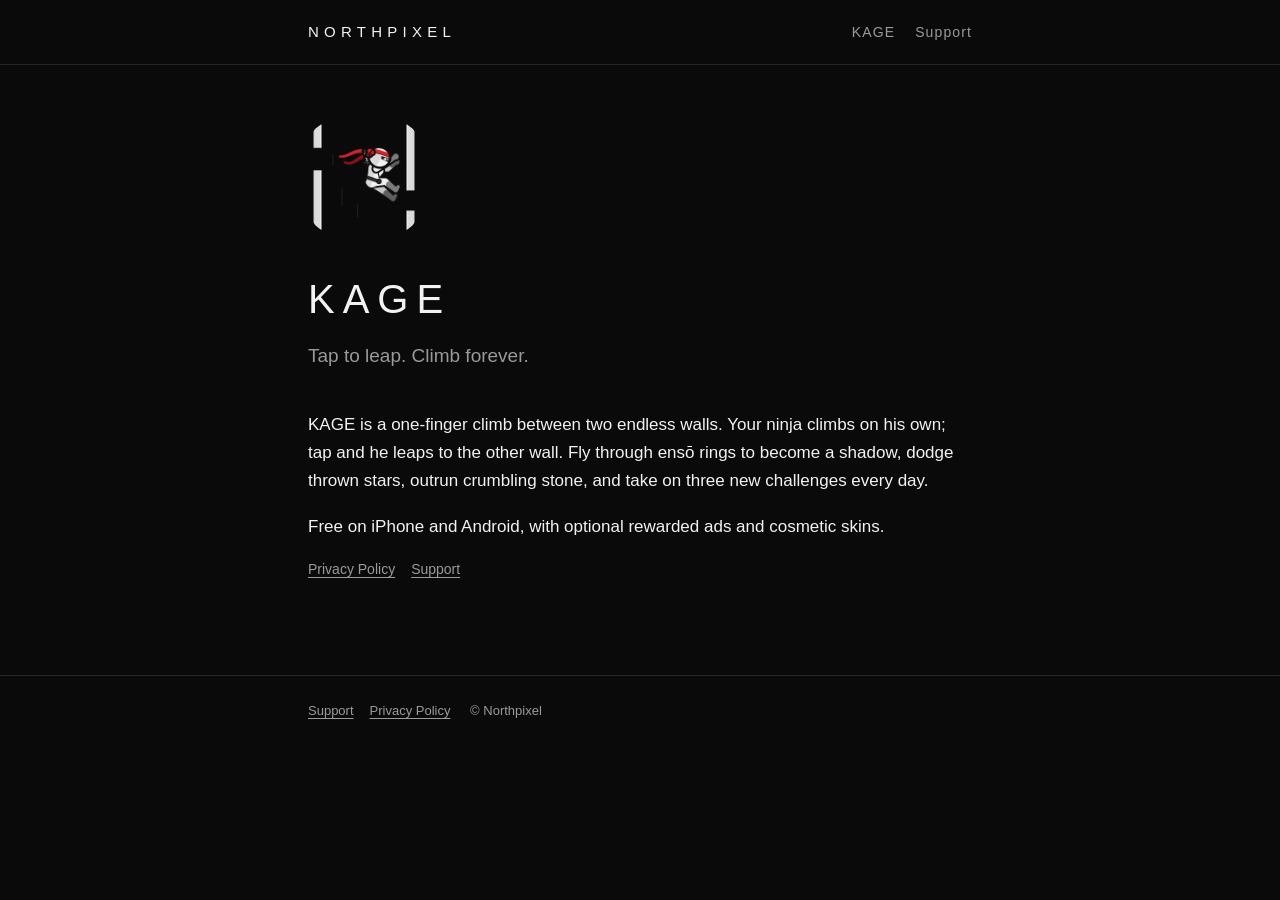
==== kage/index.html @ 0597e329 "Northpixel website: home, KAGE page, support, privacy policy, app-ads.txt Co-Authored-By: Claude Opu" ====
<!doctype html>
<html lang="en">
<head>
<meta charset="utf-8">
<meta name="viewport" content="width=device-width, initial-scale=1">
<title>KAGE · Northpixel</title>
<meta name="description" content="KAGE: tap to leap between two walls. A one-finger ninja climb.">
<link rel="stylesheet" href="../style.css">
<link rel="icon" href="icon.png">
</head>
<body>
<header><div class="wrap"><a class="logo" href="../">NORTHPIXEL</a><nav><a href="./">KAGE</a><a href="../support.html">Support</a></nav></div></header>
<main><div class="wrap">
  <img src="icon.png" alt="KAGE app icon" width="112" height="112" style="border-radius:26px">
  <h1 style="margin-top:24px">KAGE</h1>
  <p class="lead">Tap to leap. Climb forever.</p>
  <p>KAGE is a one-finger climb between two endless walls. Your ninja climbs on his own; tap and he leaps to the other wall. Fly through ensō rings to become a shadow, dodge thrown stars, outrun crumbling stone, and take on three new challenges every day.</p>
  <p>Free on iPhone and Android, with optional rewarded ads and cosmetic skins.</p>
  <p class="links"><a href="privacy.html">Privacy Policy</a><a href="../support.html">Support</a></p>
</div></main>
<footer><div class="wrap"><a href="../support.html">Support</a><a href="privacy.html">Privacy Policy</a> © Northpixel</div></footer>
</body>
</html>
---- style.css ----
:root { --bg: #0a0a0a; --fg: #f2f2f2; --dim: #9a9a9a; --line: #262626; --red: #d3242c; }
* { box-sizing: border-box; }
html { background: var(--bg); }
body { margin: 0; color: var(--fg); background: var(--bg); font: 17px/1.65 -apple-system, BlinkMacSystemFont, "Segoe UI", Roboto, Arial, sans-serif; }
a { color: var(--fg); text-underline-offset: 3px; }
a:hover { color: var(--red); }
.wrap { max-width: 44rem; margin: 0 auto; padding: 0 20px; }
header { border-bottom: 1px solid var(--line); }
header .wrap { display: flex; align-items: center; justify-content: space-between; height: 64px; }
.logo { font-weight: 300; letter-spacing: .35em; text-decoration: none; font-size: 15px; }
nav a { color: var(--dim); text-decoration: none; margin-left: 20px; font-size: 14px; letter-spacing: .08em; }
nav a:hover { color: var(--fg); }
main { padding: 56px 0 80px; }
h1 { font-weight: 200; letter-spacing: .2em; font-size: 40px; margin: 0 0 8px; }
h2 { font-weight: 400; font-size: 19px; margin: 40px 0 8px; }
.lead { color: var(--dim); font-size: 19px; margin: 0 0 40px; }
.game { display: flex; gap: 24px; align-items: center; padding: 24px; border: 1px solid var(--line); border-radius: 18px; text-decoration: none; }
.game img { width: 96px; height: 96px; border-radius: 22px; flex: none; }
.game h3 { margin: 0 0 4px; font-weight: 300; letter-spacing: .3em; font-size: 22px; }
.game p { margin: 0; color: var(--dim); font-size: 15px; }
.links { margin-top: 12px; font-size: 14px; }
.links a { color: var(--dim); margin-right: 16px; }
.fill { background: #ffe58a; color: #000; padding: 0 .25em; border-radius: 3px; }
details { border-top: 1px solid var(--line); padding: 14px 0; }
summary { cursor: pointer; font-weight: 500; }
details p { color: #cfcfcf; margin: 10px 0 0; }
footer { border-top: 1px solid var(--line); color: var(--dim); font-size: 13px; padding: 24px 0 40px; }
footer a { color: var(--dim); margin-right: 16px; }
@media (max-width: 520px) { .game { flex-direction: column; align-items: flex-start; } h1 { font-size: 32px; } nav a { margin-left: 14px; } }
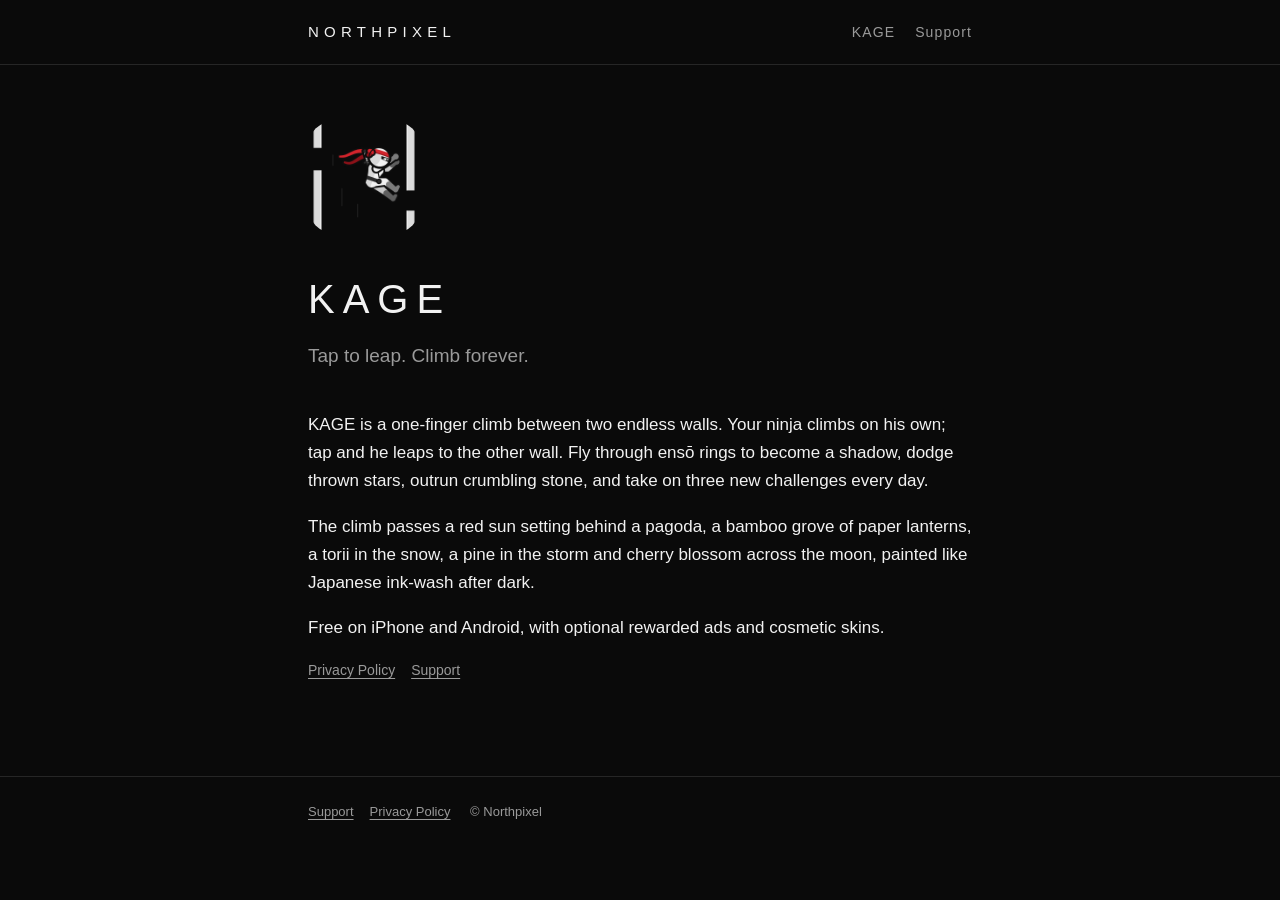
==== commit 7c621b96: "KAGE: describe the new ink-wash scenery Co-Authored-By: Claude Opus 5.5 <noreply@anthropic.com> Clau" ====
--- a/kage/index.html
+++ b/kage/index.html
@@ -15,6 +15,7 @@
   <h1 style="margin-top:24px">KAGE</h1>
   <p class="lead">Tap to leap. Climb forever.</p>
   <p>KAGE is a one-finger climb between two endless walls. Your ninja climbs on his own; tap and he leaps to the other wall. Fly through ensō rings to become a shadow, dodge thrown stars, outrun crumbling stone, and take on three new challenges every day.</p>
+  <p>The climb passes a red sun setting behind a pagoda, a bamboo grove of paper lanterns, a torii in the snow, a pine in the storm and cherry blossom across the moon, painted like Japanese ink-wash after dark.</p>
   <p>Free on iPhone and Android, with optional rewarded ads and cosmetic skins.</p>
   <p class="links"><a href="privacy.html">Privacy Policy</a><a href="../support.html">Support</a></p>
 </div></main>
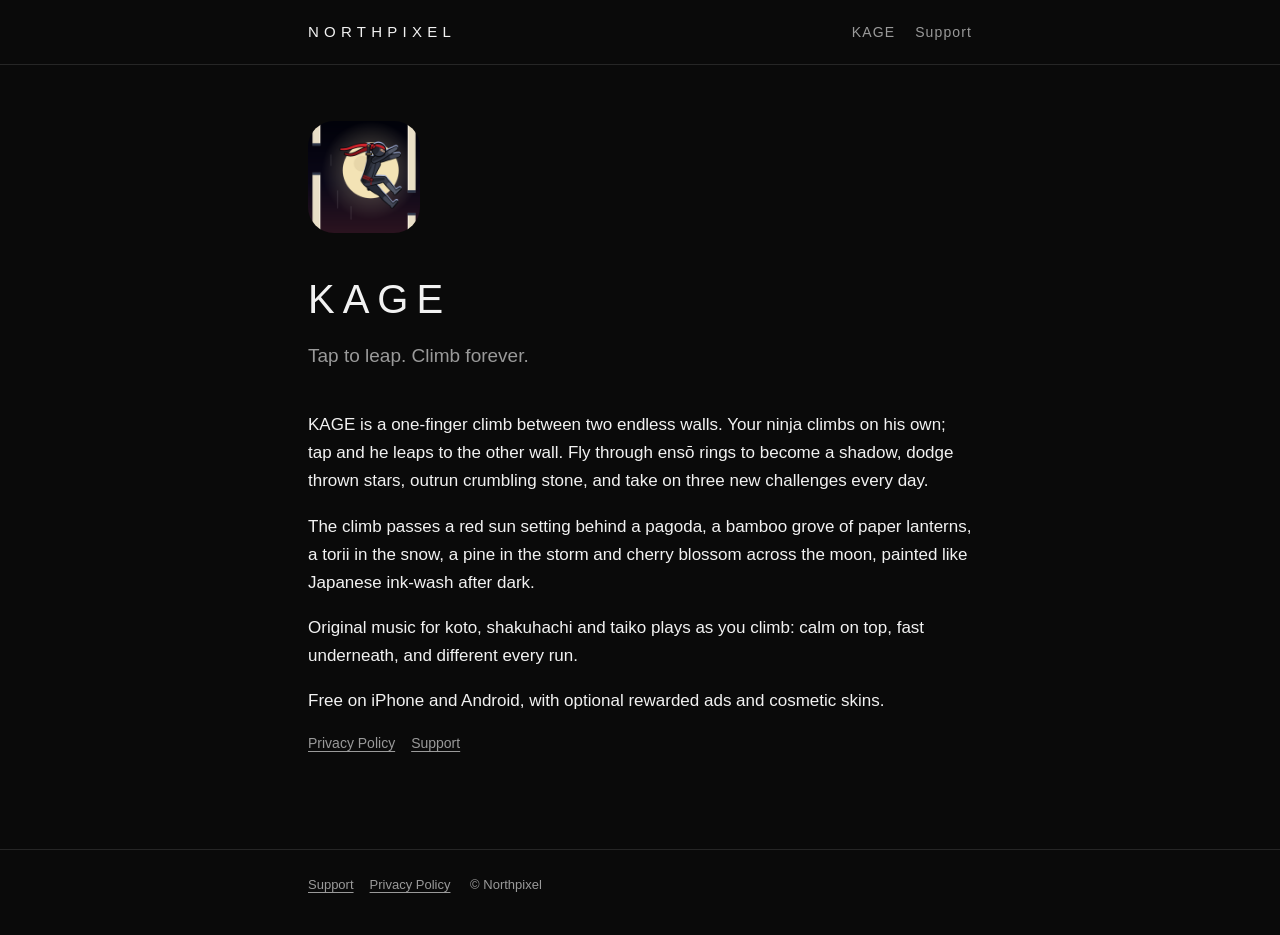
==== commit 12b83a5c: "KAGE page: mention the music Co-Authored-By: Claude Opus 5.5 <noreply@anthropic.com> Claude-Session:" ====
--- a/kage/index.html
+++ b/kage/index.html
@@ -16,6 +16,7 @@
   <p class="lead">Tap to leap. Climb forever.</p>
   <p>KAGE is a one-finger climb between two endless walls. Your ninja climbs on his own; tap and he leaps to the other wall. Fly through ensō rings to become a shadow, dodge thrown stars, outrun crumbling stone, and take on three new challenges every day.</p>
   <p>The climb passes a red sun setting behind a pagoda, a bamboo grove of paper lanterns, a torii in the snow, a pine in the storm and cherry blossom across the moon, painted like Japanese ink-wash after dark.</p>
+  <p>Original music for koto, shakuhachi and taiko plays as you climb: calm on top, fast underneath, and different every run.</p>
   <p>Free on iPhone and Android, with optional rewarded ads and cosmetic skins.</p>
   <p class="links"><a href="privacy.html">Privacy Policy</a><a href="../support.html">Support</a></p>
 </div></main>
